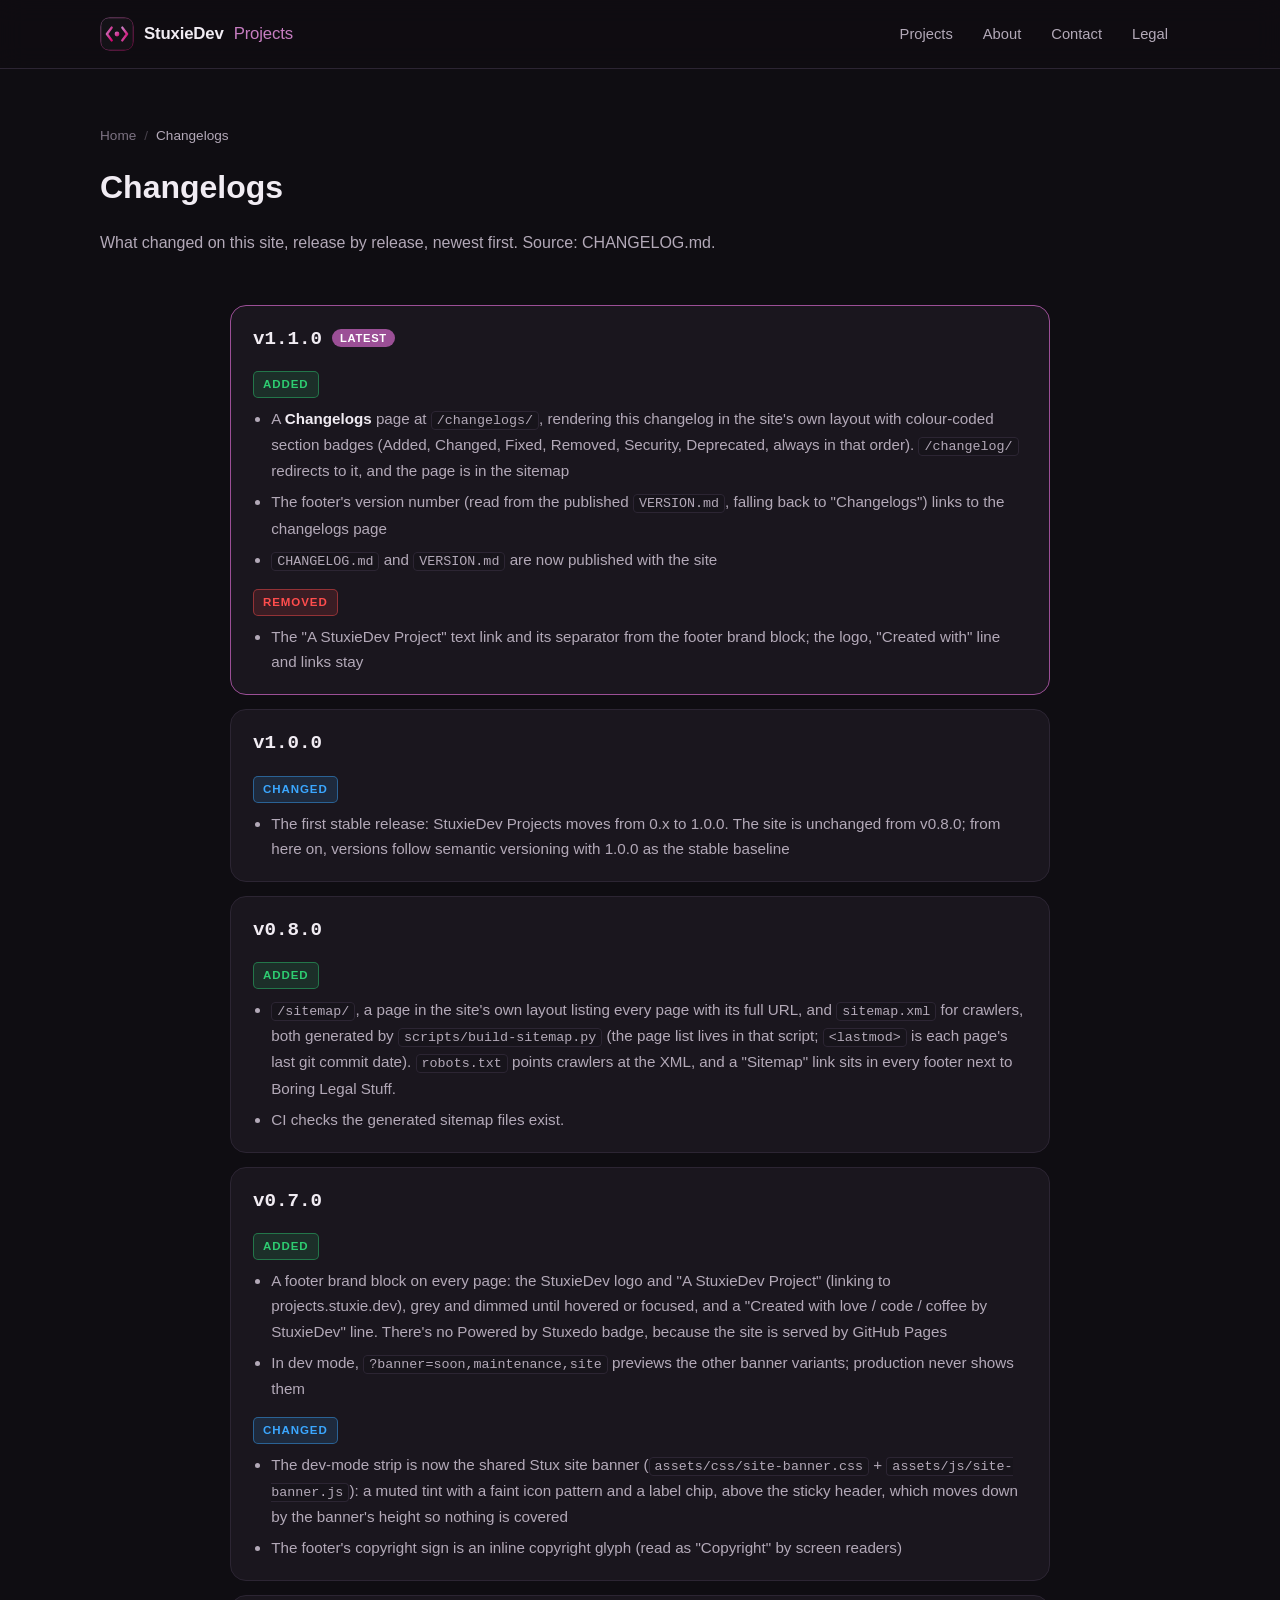
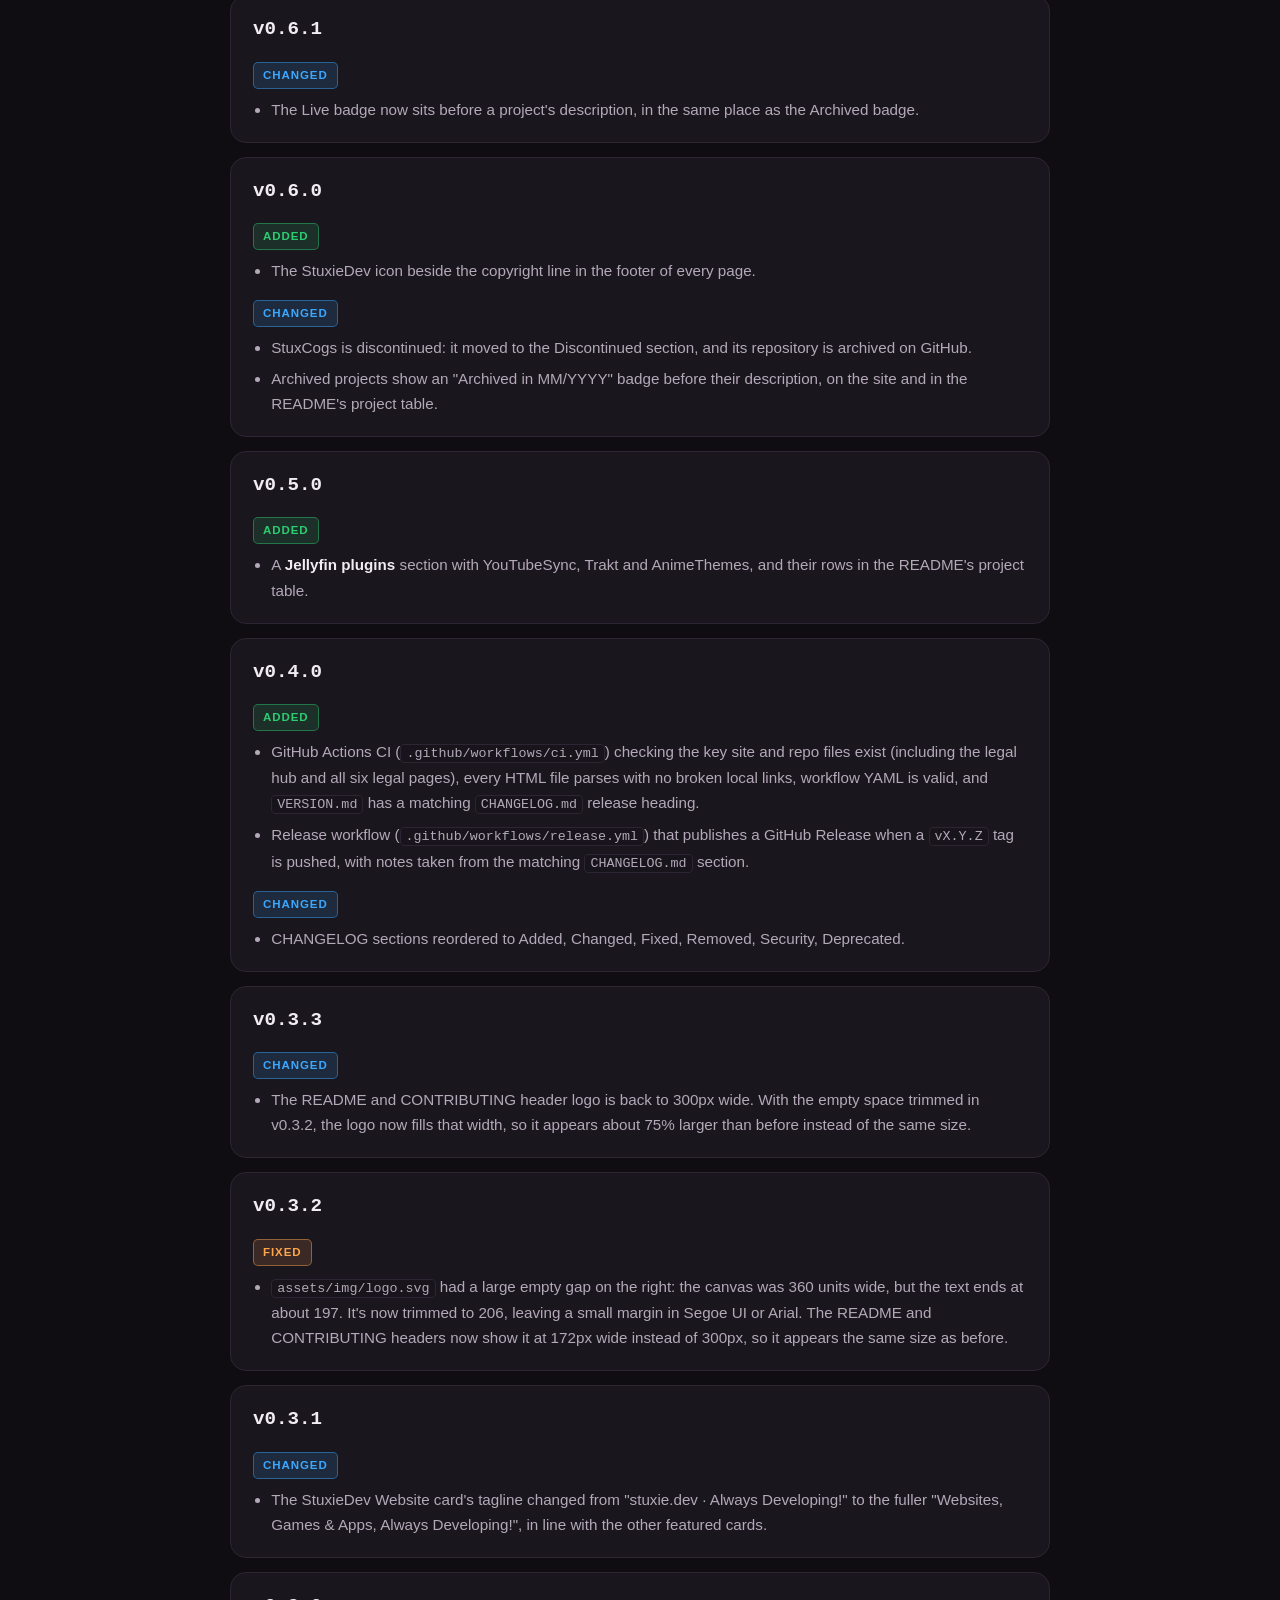
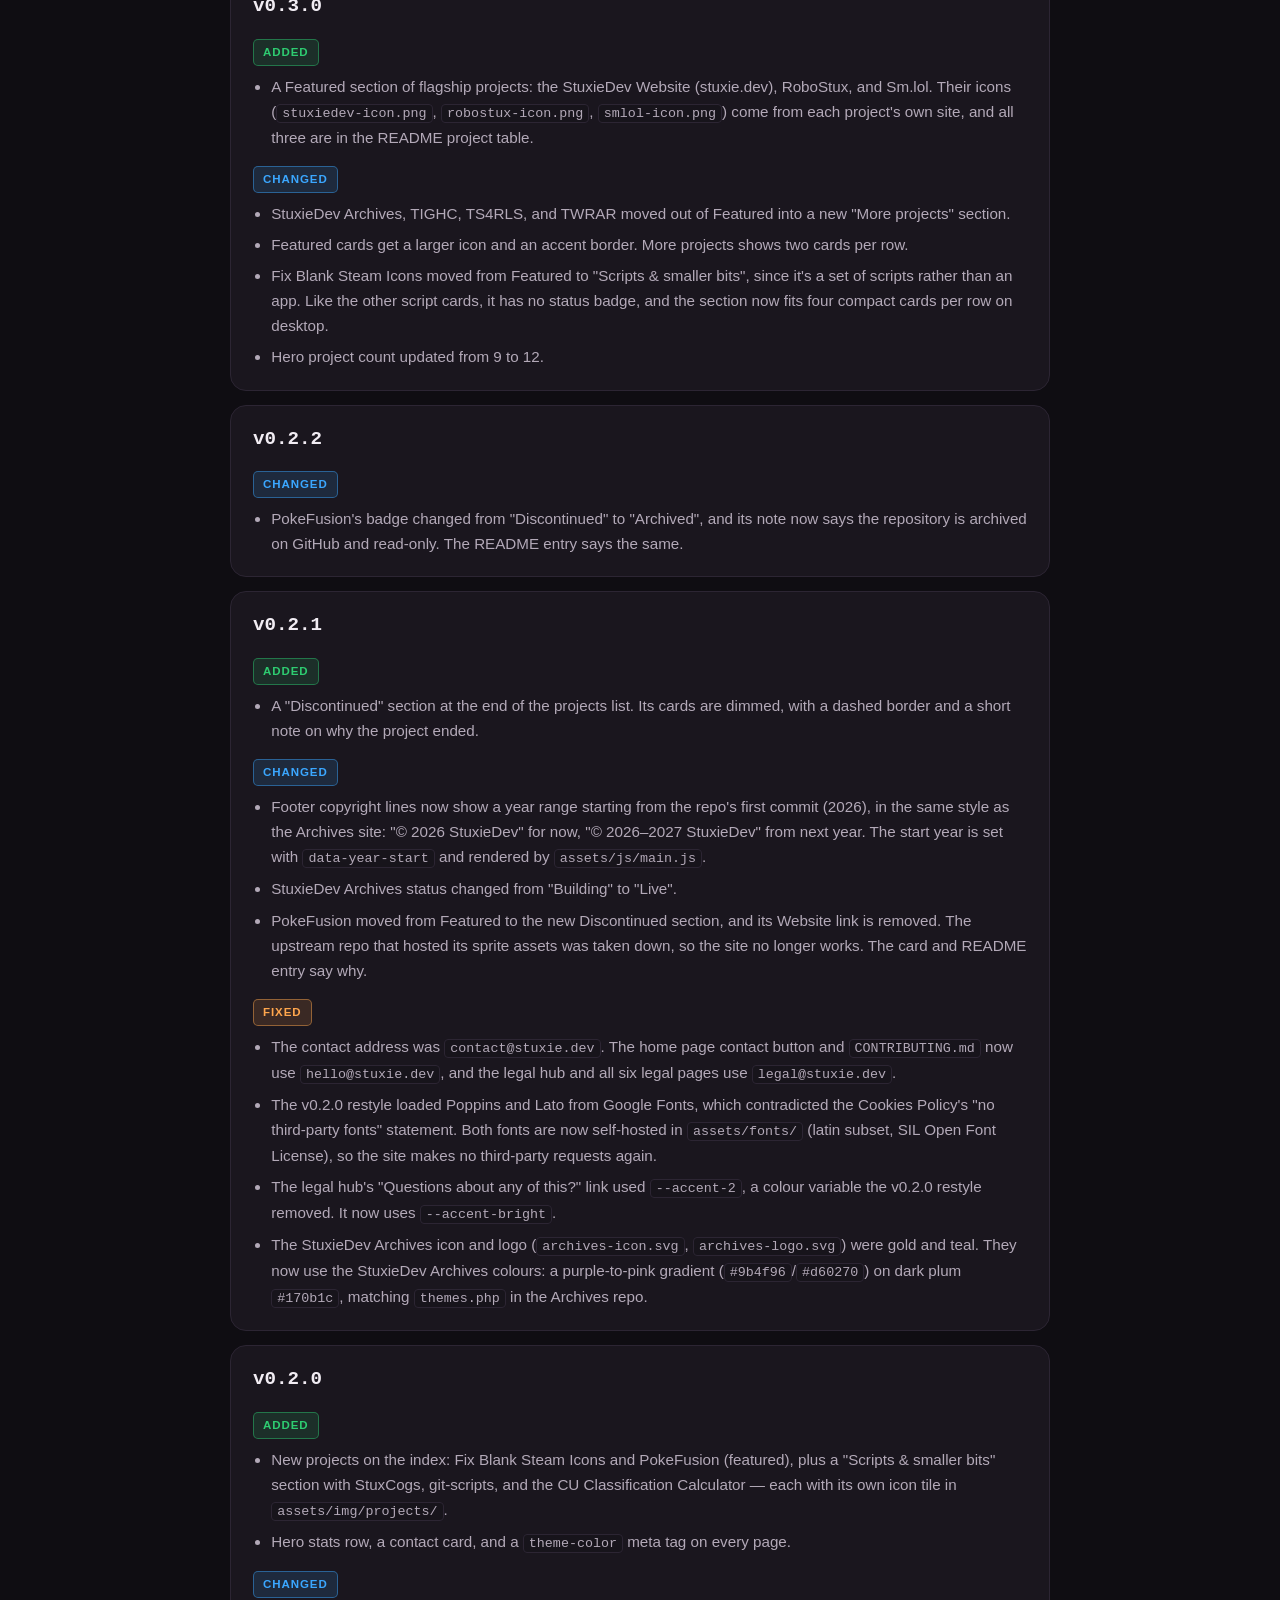
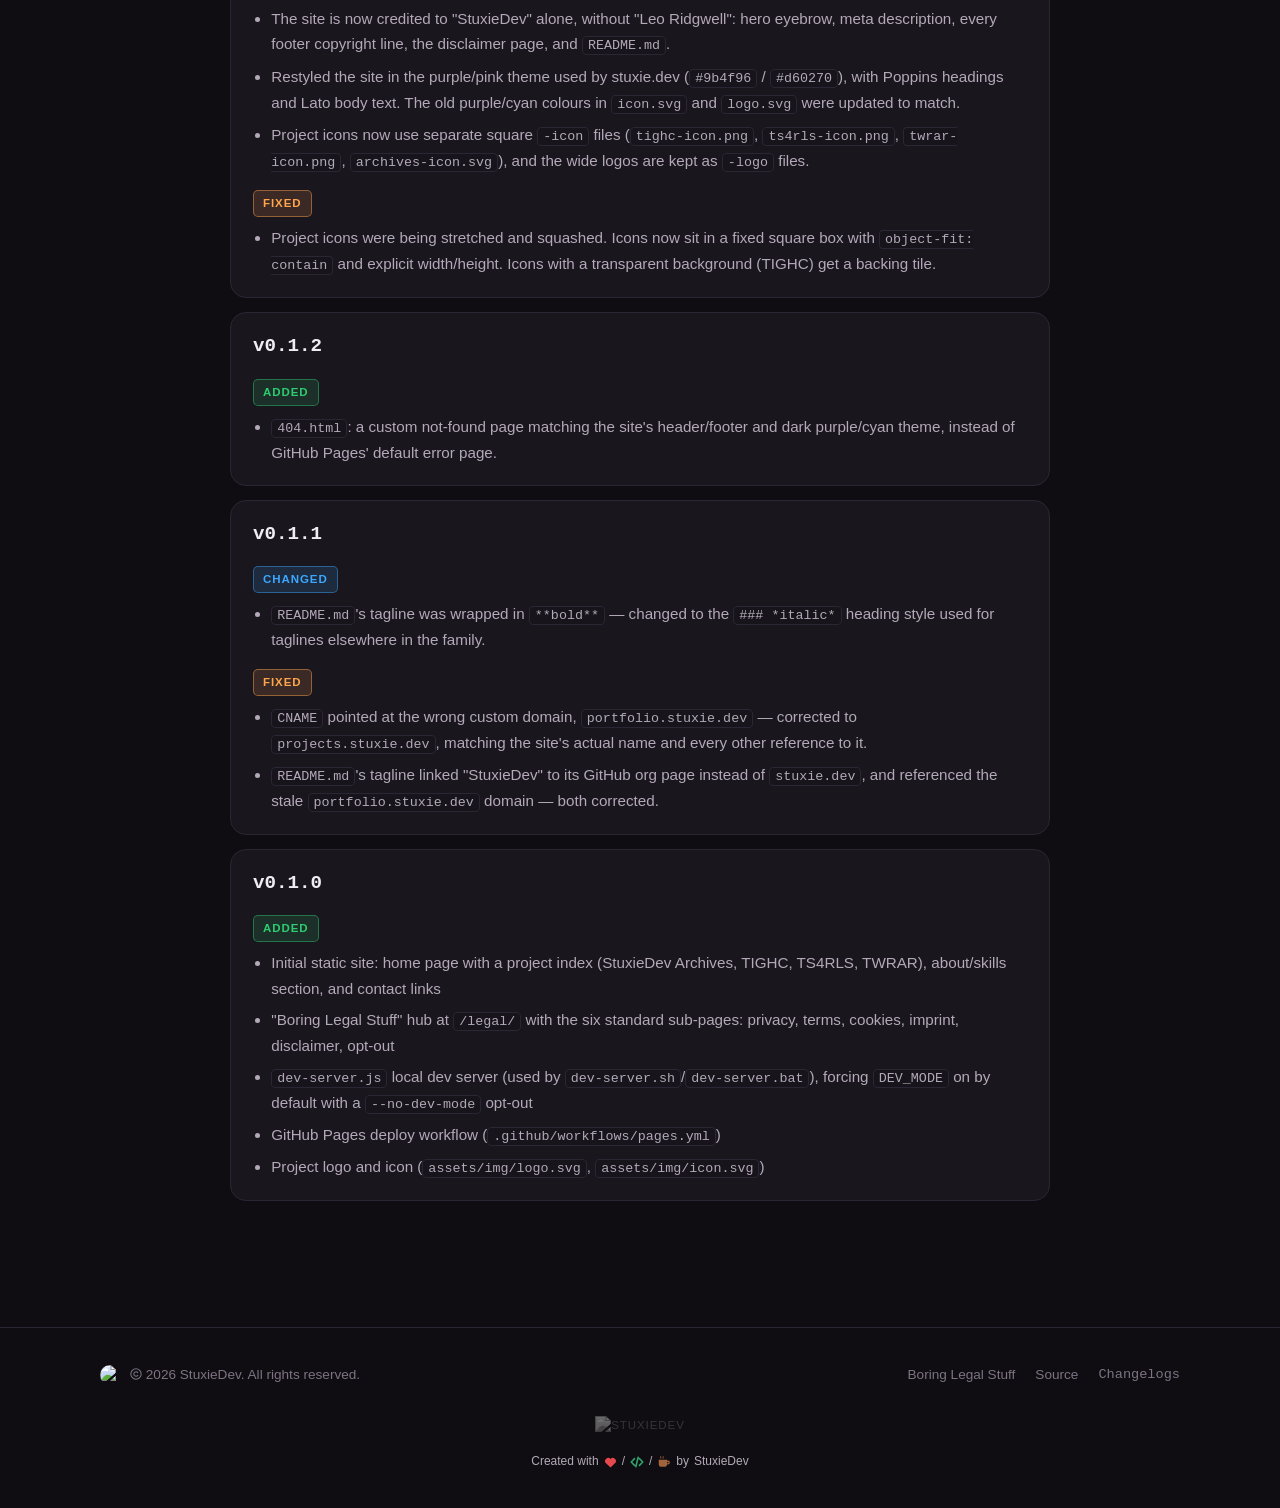
==== changelog/index.html @ ba786baf "Release v1.1.0 See CHANGELOG.md for details." ====
<!doctype html>
<html lang="en">
<head>
<meta charset="utf-8">
<meta name="viewport" content="width=device-width, initial-scale=1">
<title>Changelogs — StuxieDev Projects</title>
<link rel="canonical" href="https://projects.stuxie.dev/changelogs/">
<meta name="robots" content="noindex">
<!-- /changelog/ moved to /changelogs/; keep any #hash when redirecting. -->
<script>location.replace("/changelogs/" + location.hash);</script>
<meta http-equiv="refresh" content="0; url=/changelogs/">
<meta name="theme-color" content="#0f0d12">
<style>html{color-scheme:dark}body{margin:0;background:#0f0d12;color:#f1ecf3;font:17px/1.6 system-ui,-apple-system,"Segoe UI",Roboto,sans-serif;display:grid;place-items:center;min-height:100vh;padding:16px;text-align:center}a{color:#c77dc1}</style>
</head>
<body>
<p>The changelog has moved to <a href="/changelogs/">/changelogs/</a>.</p>
</body>
</html>
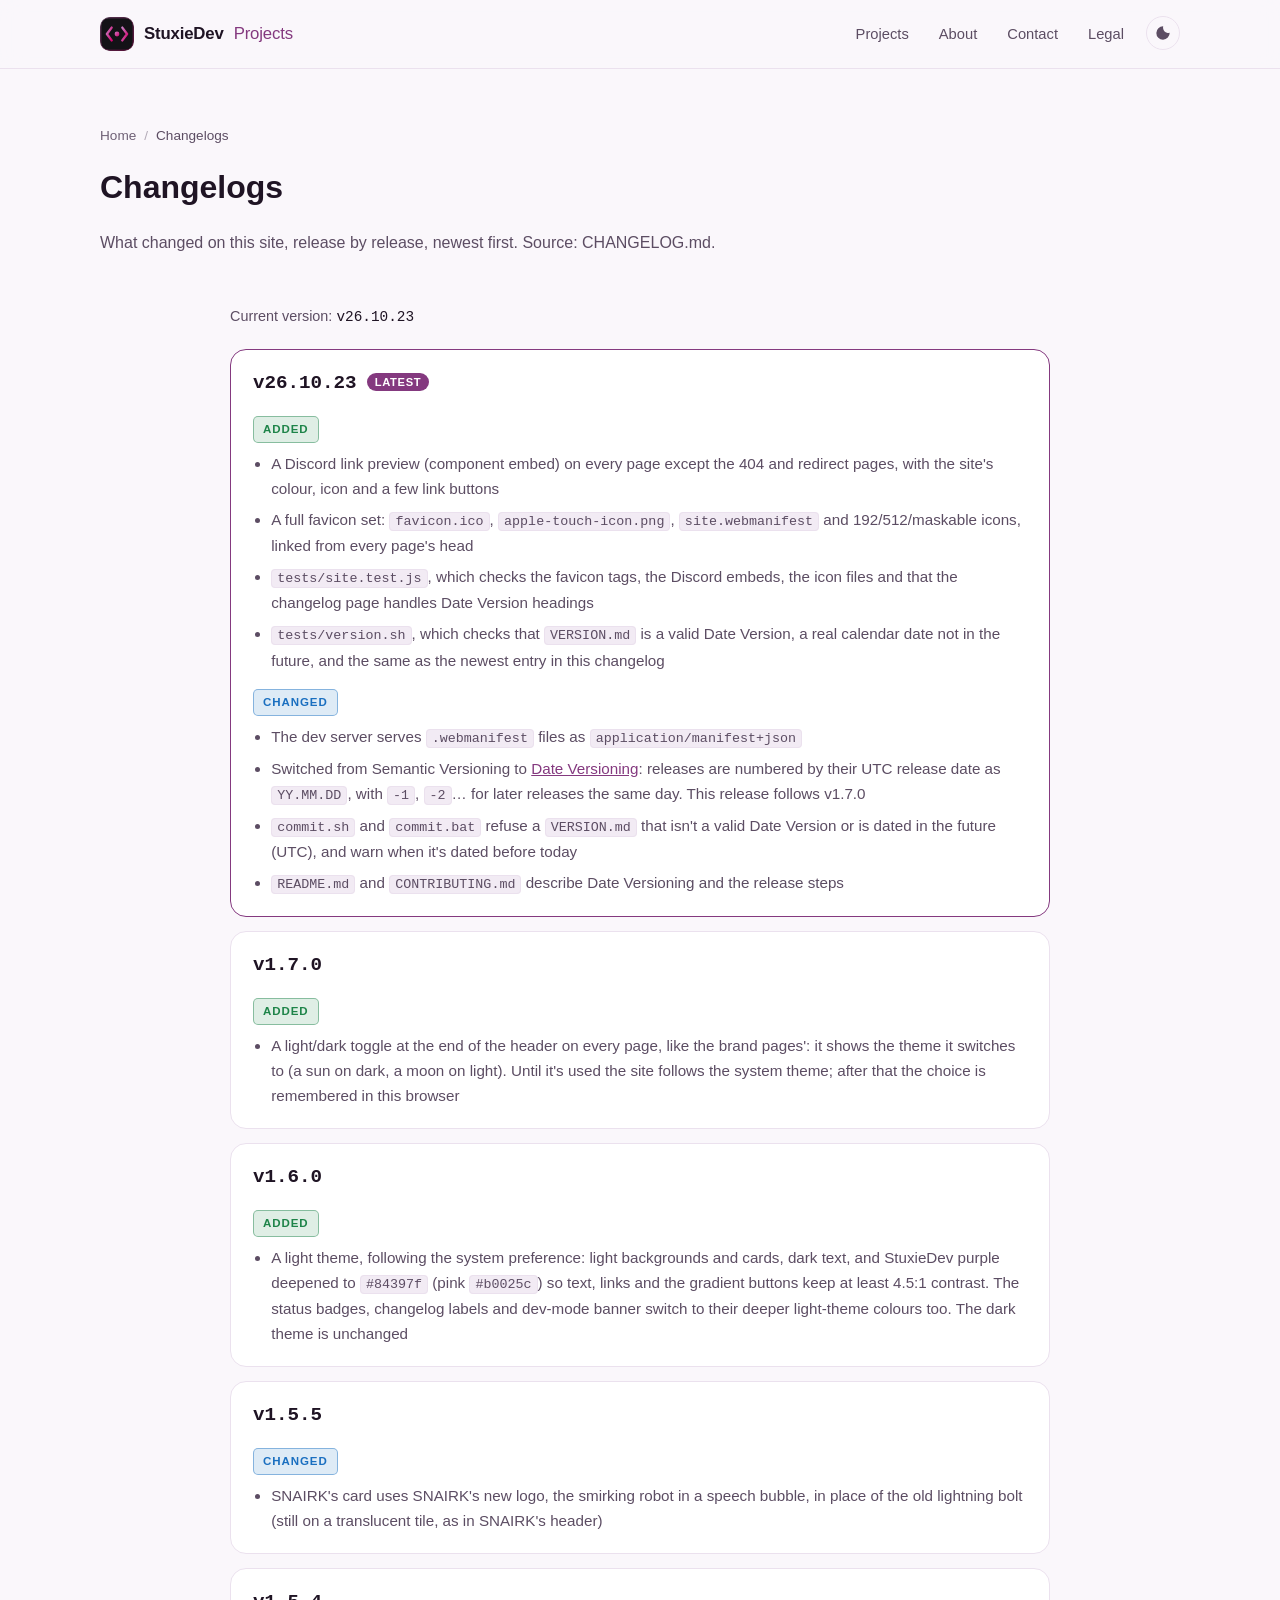
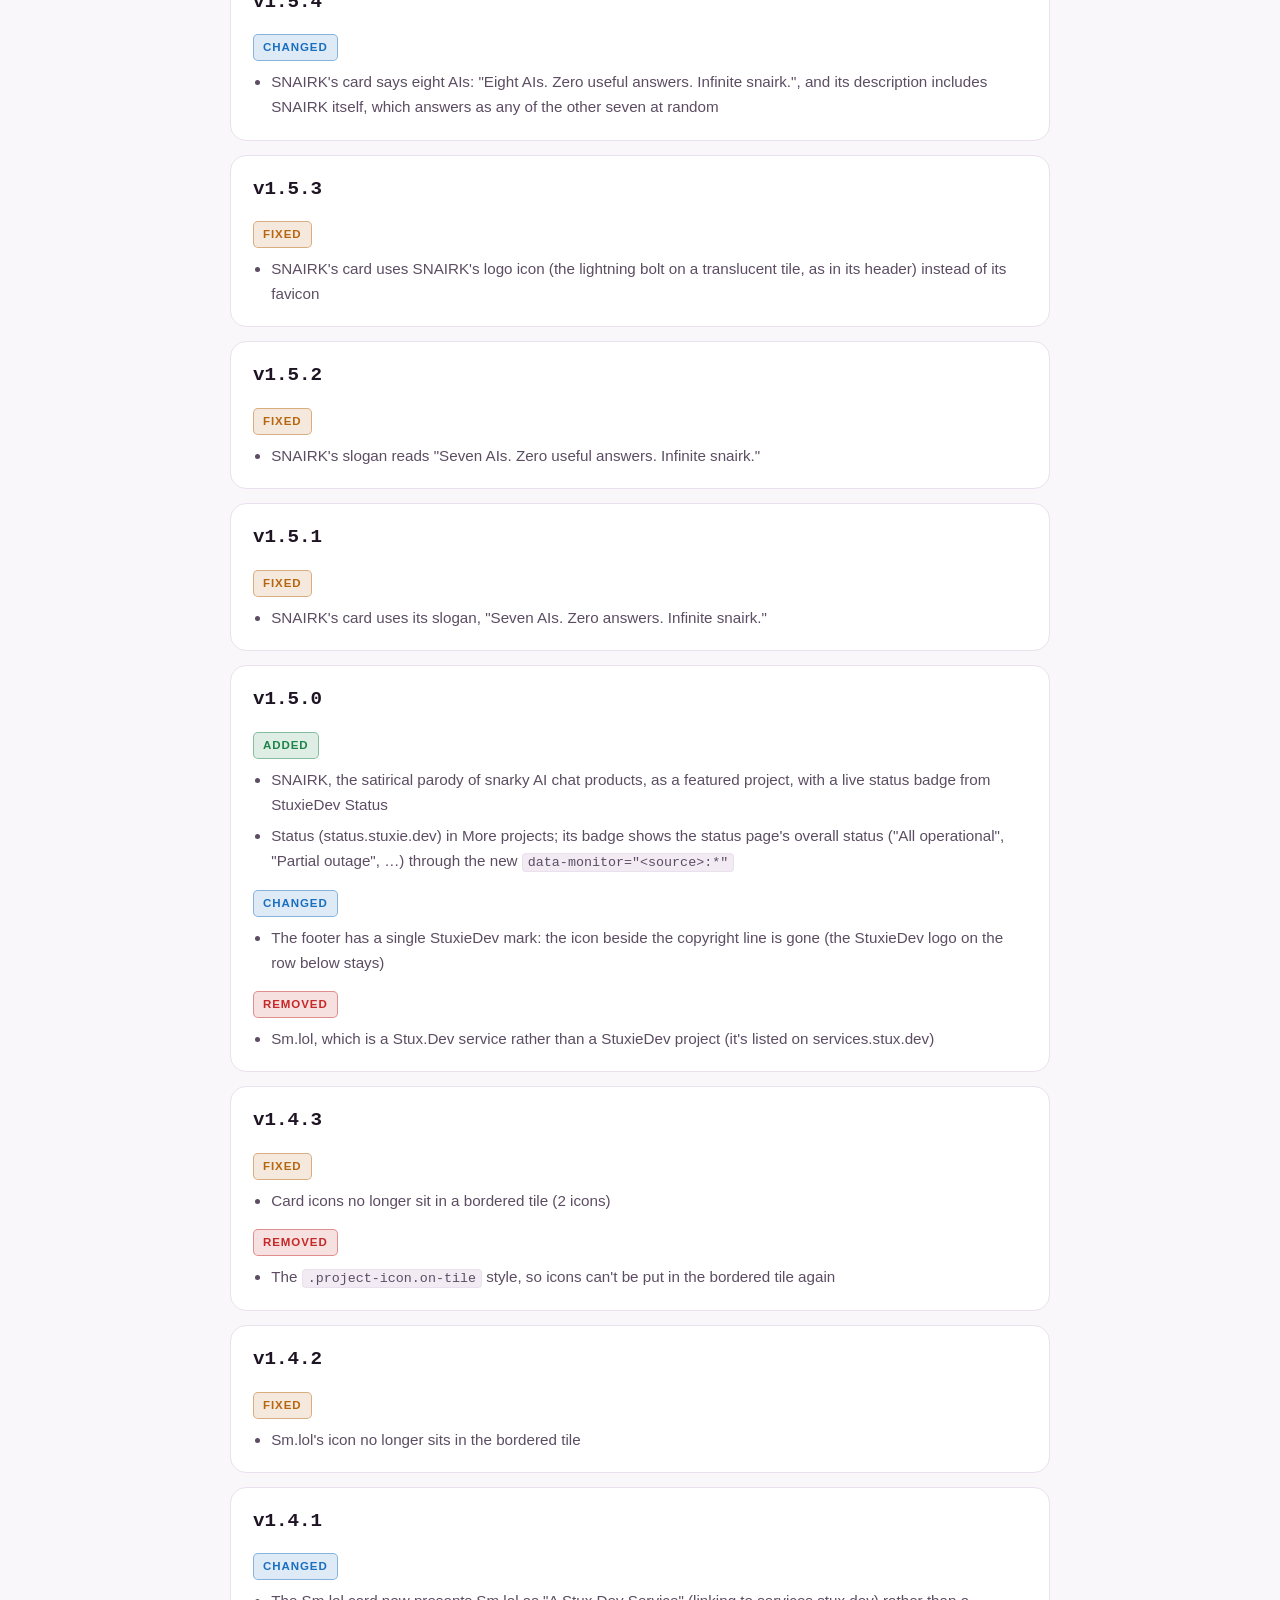
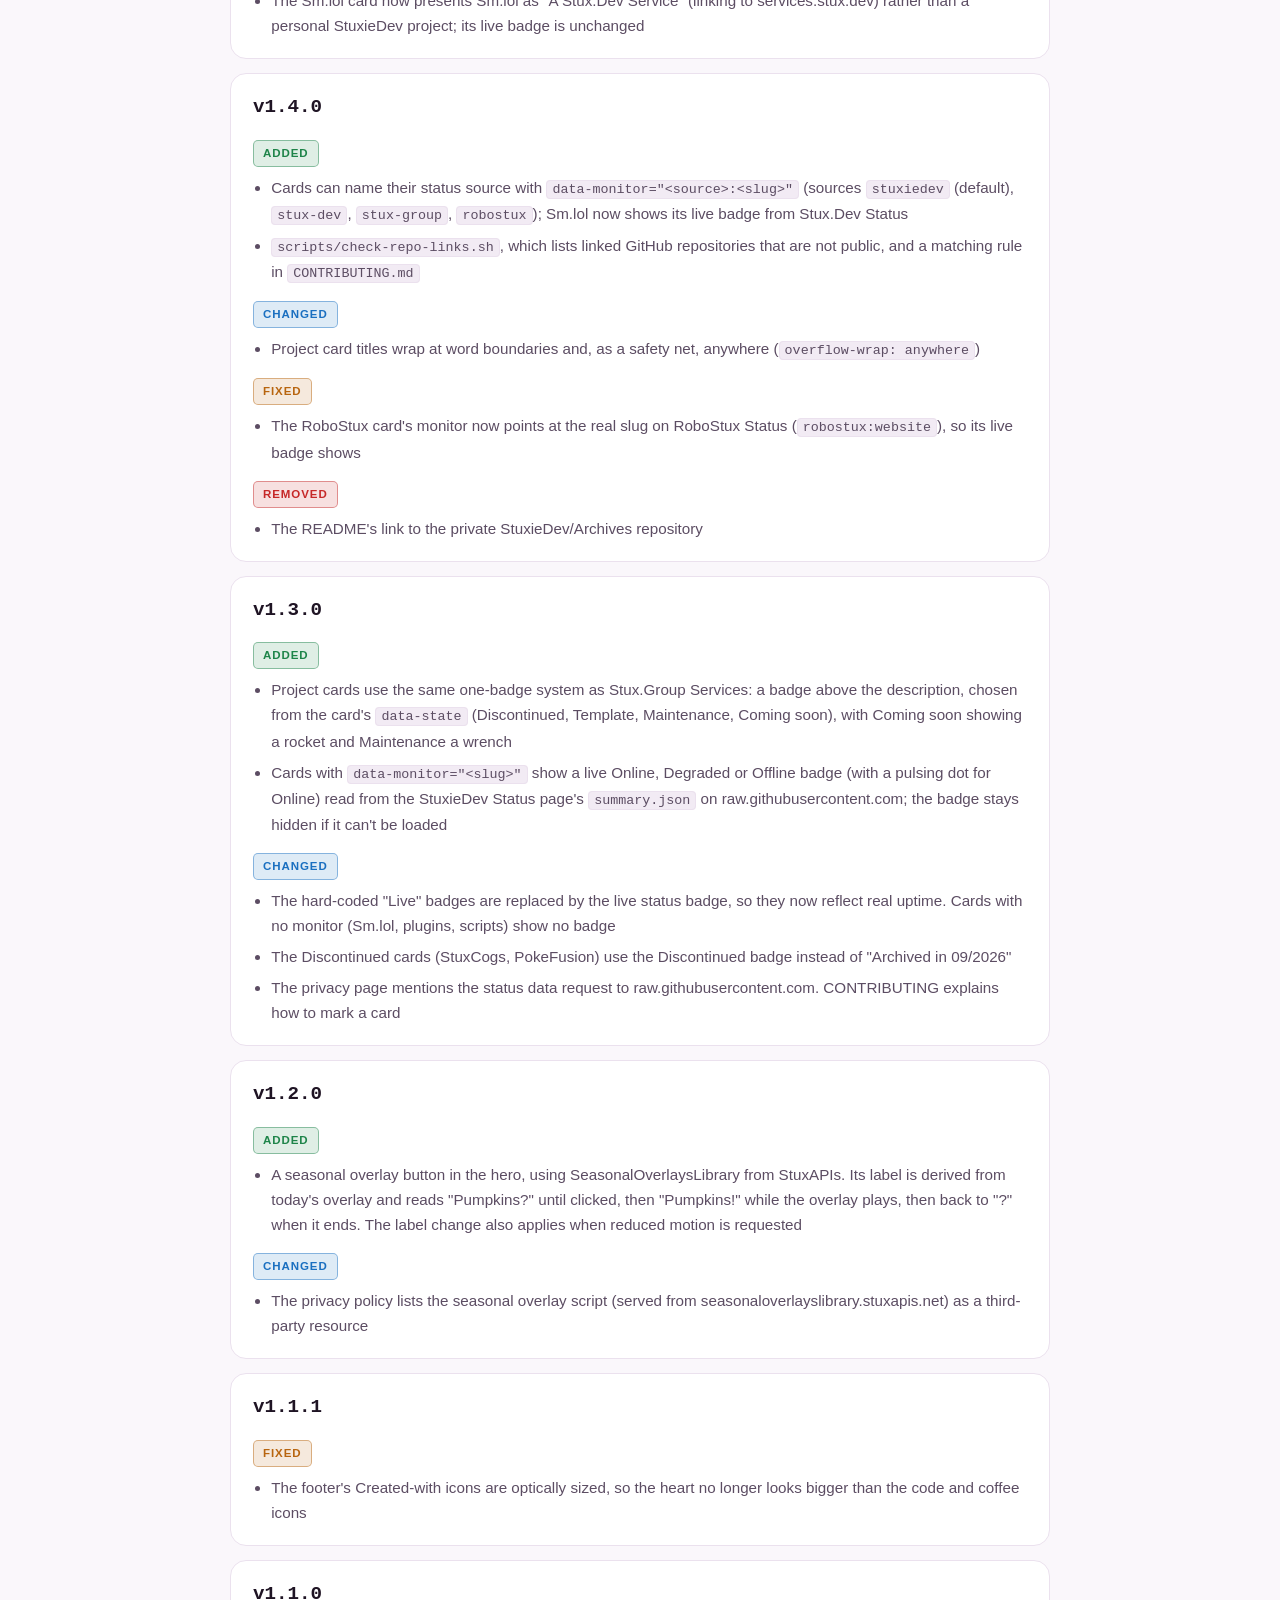
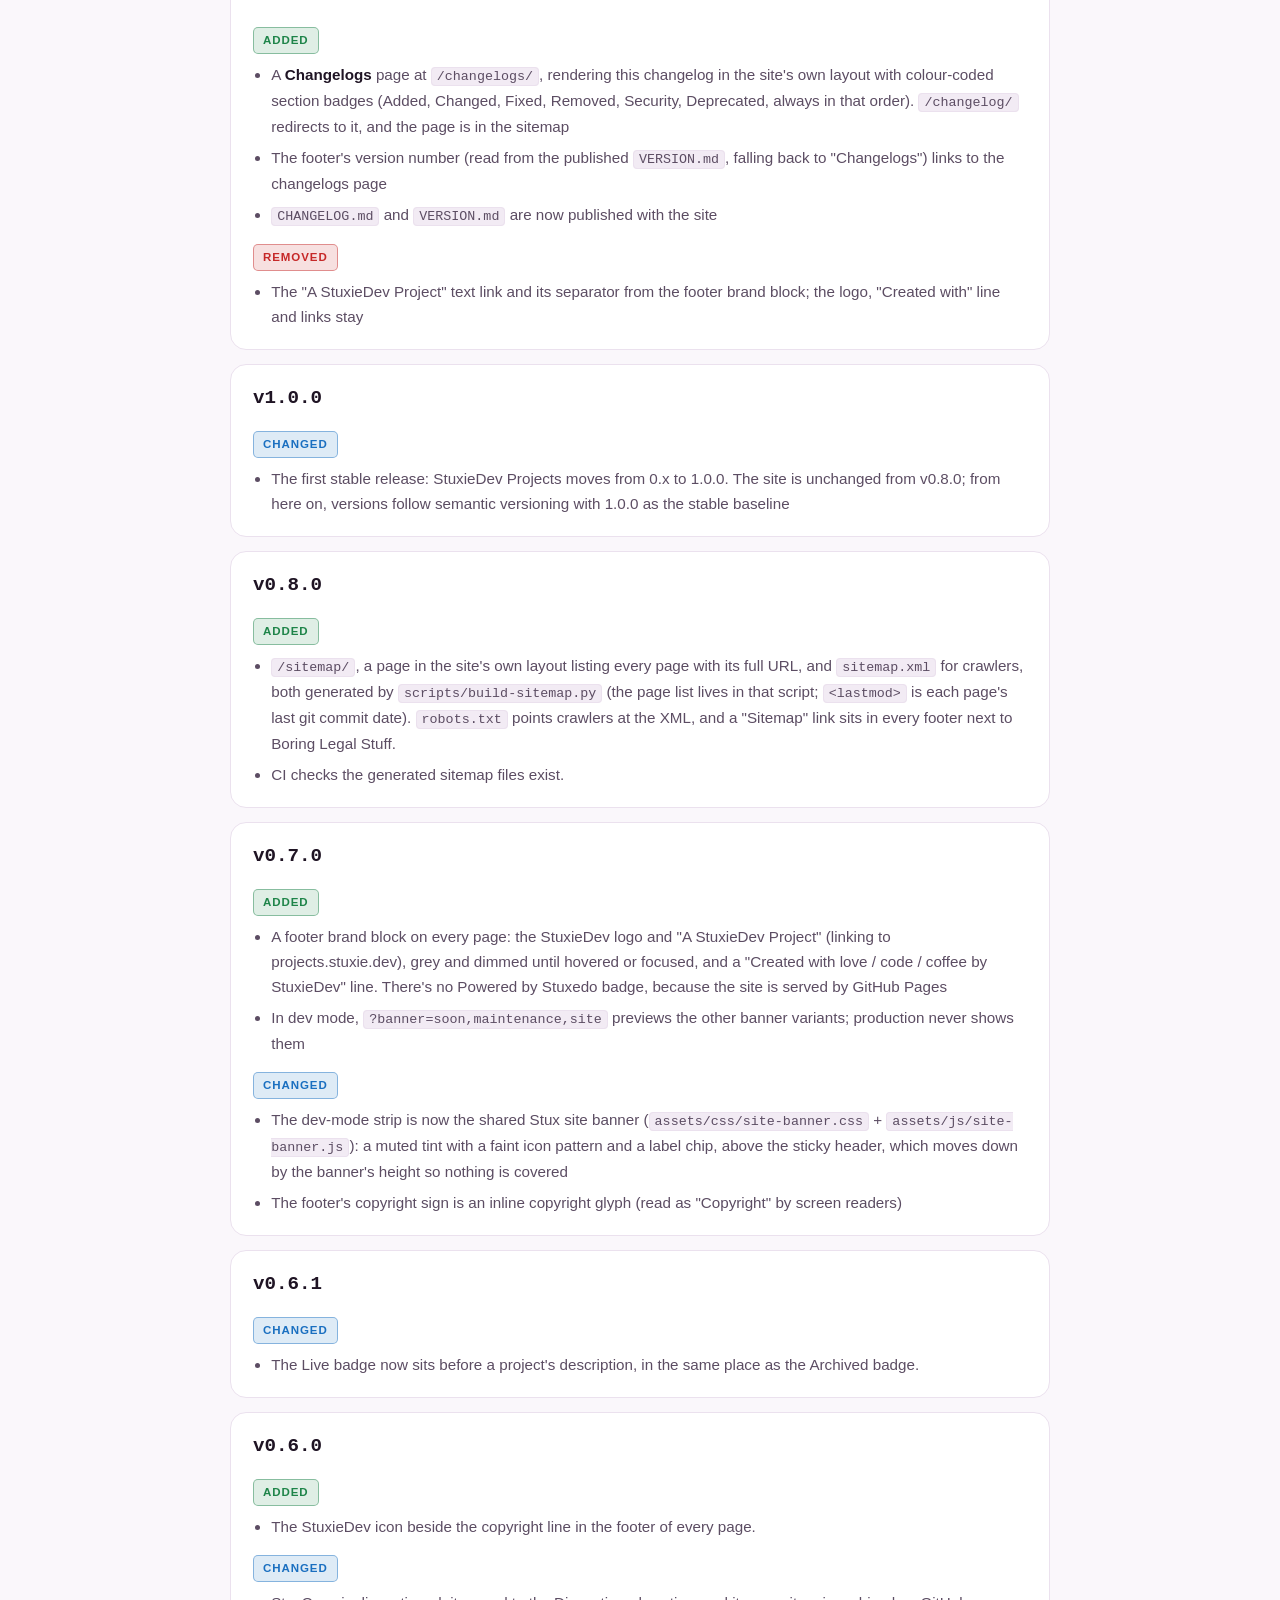
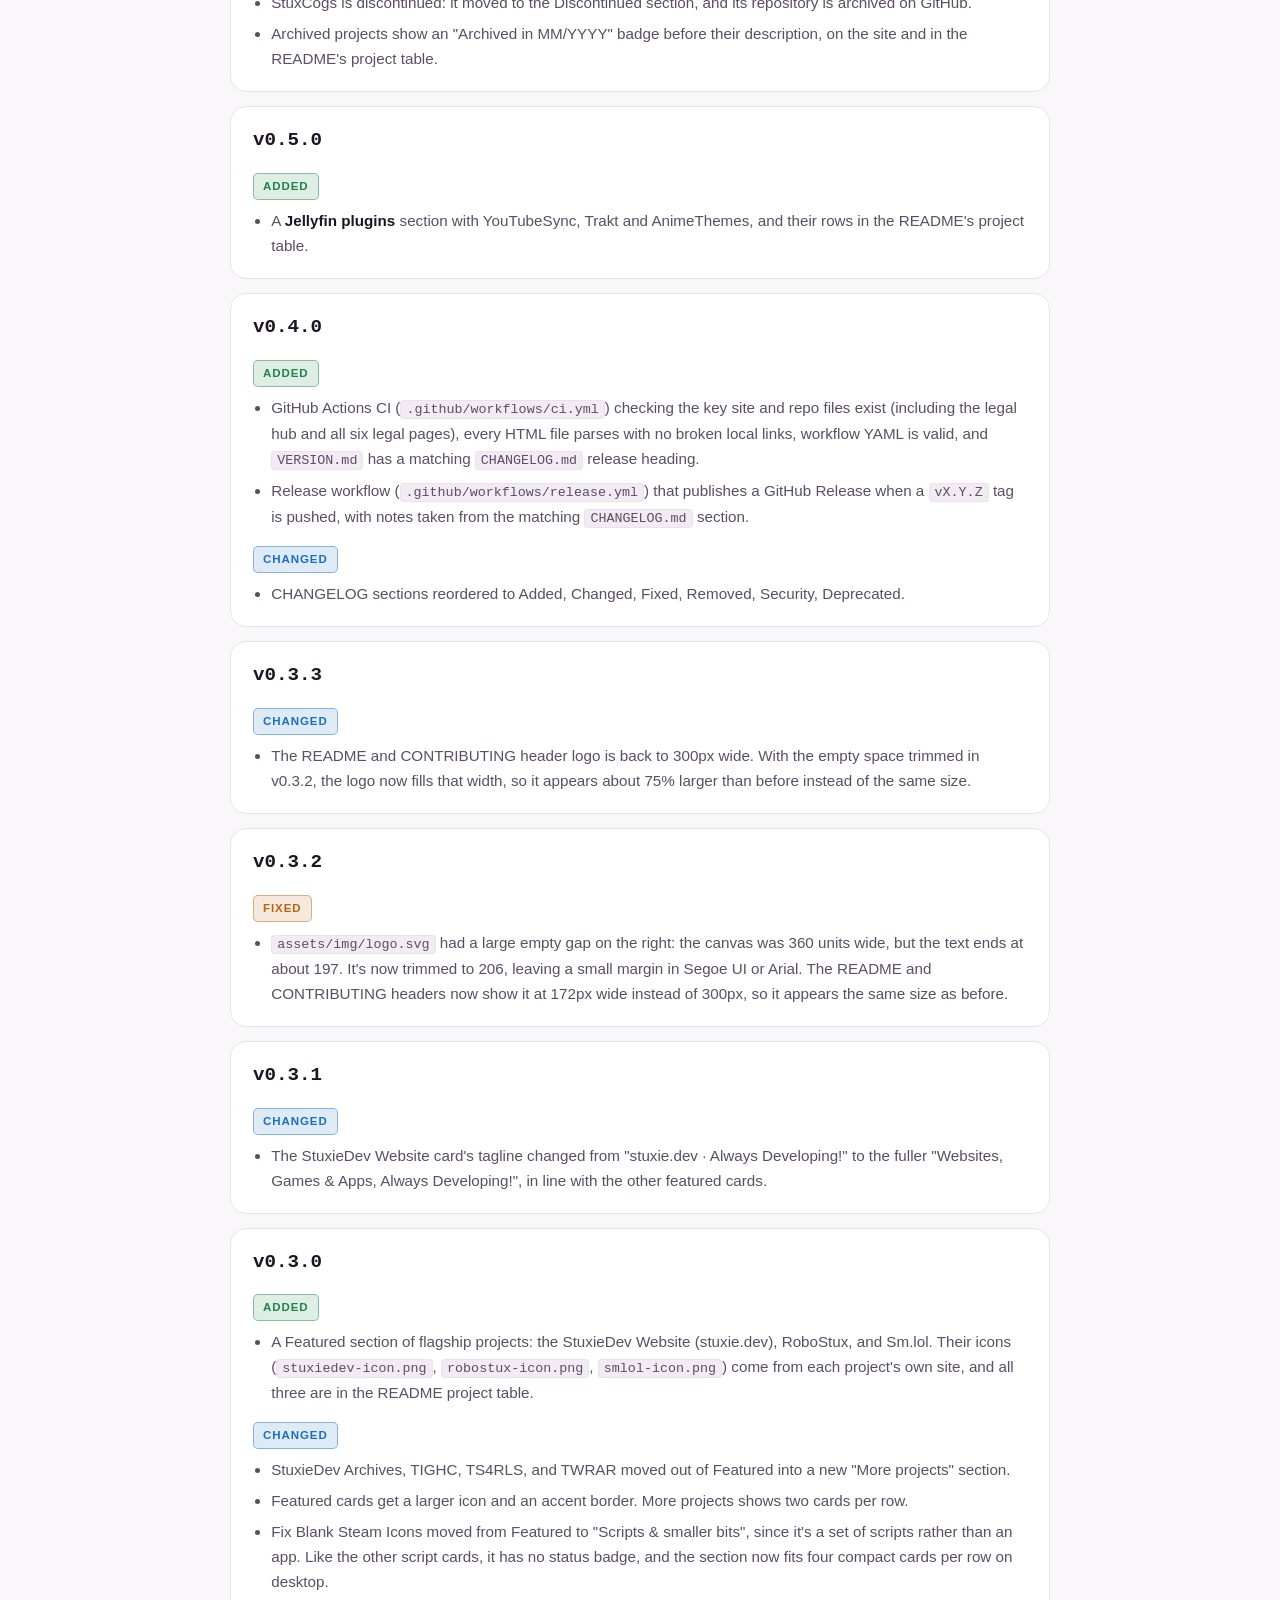
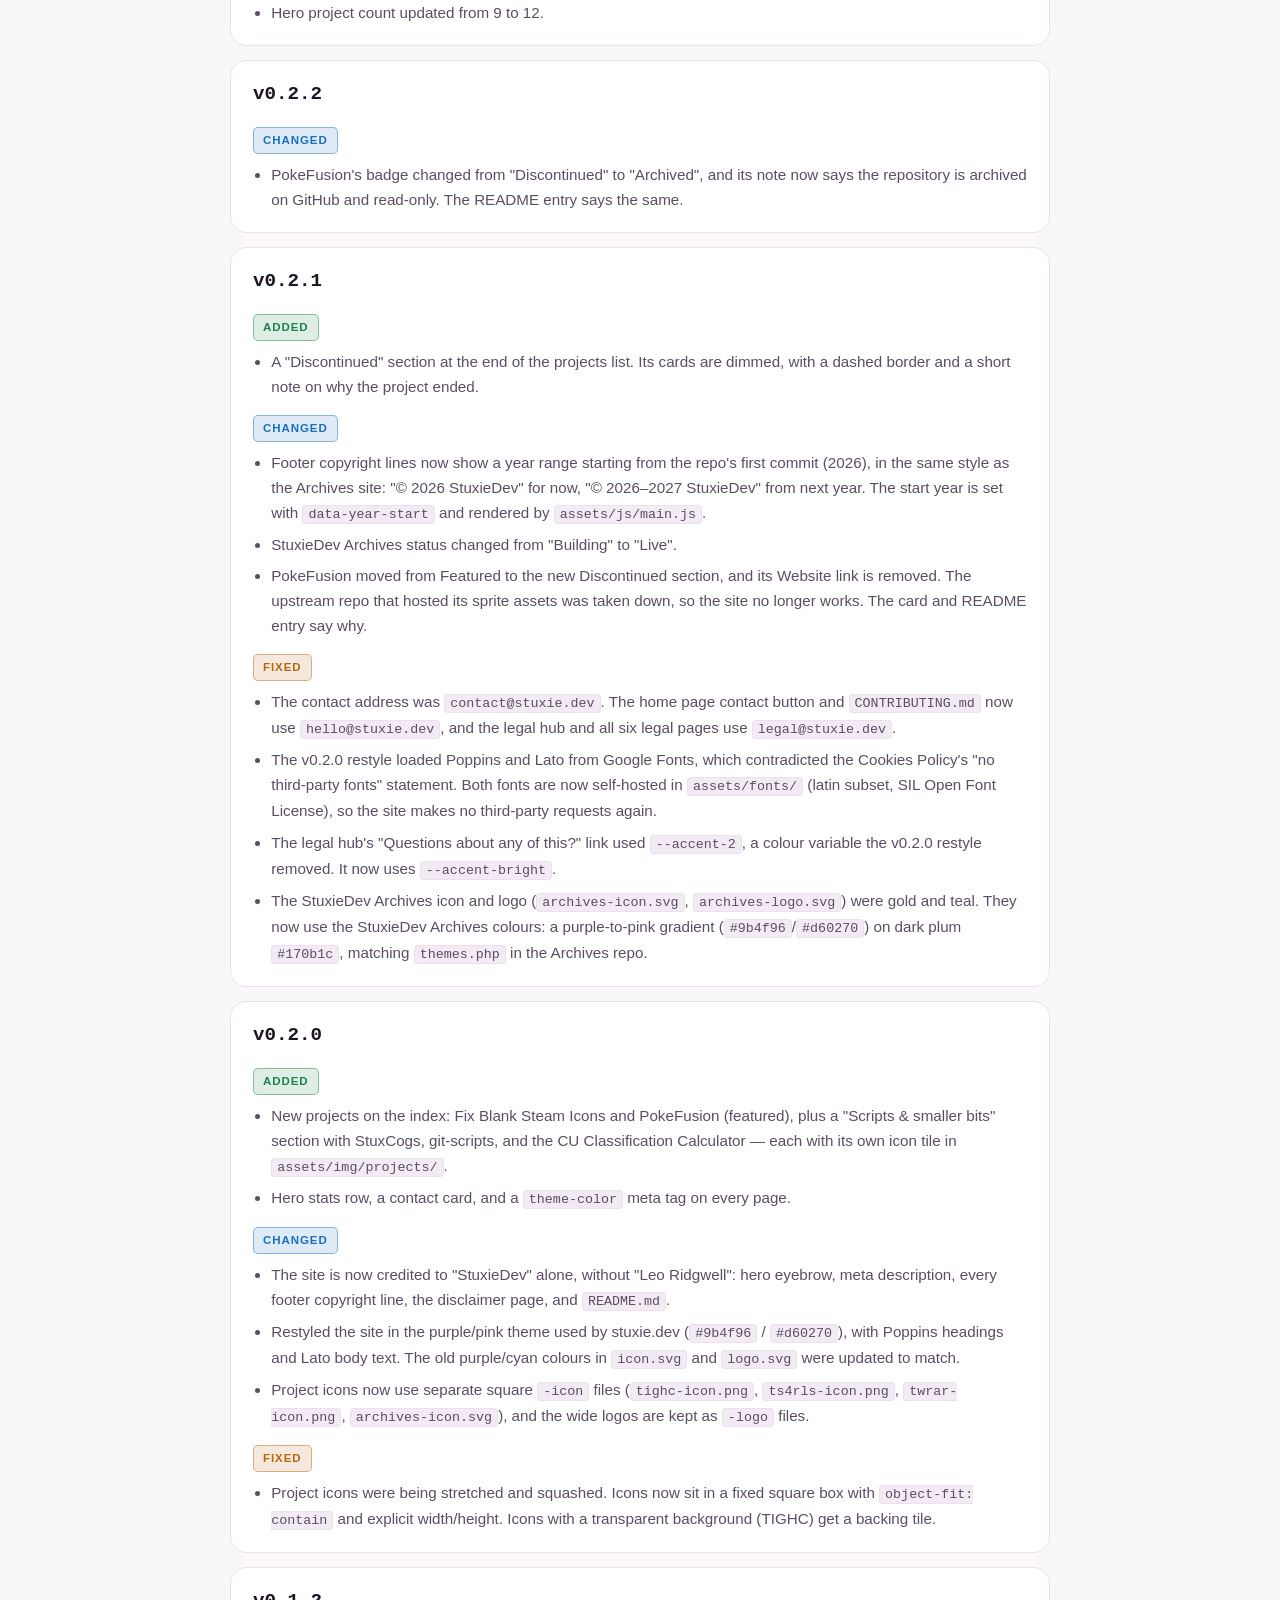
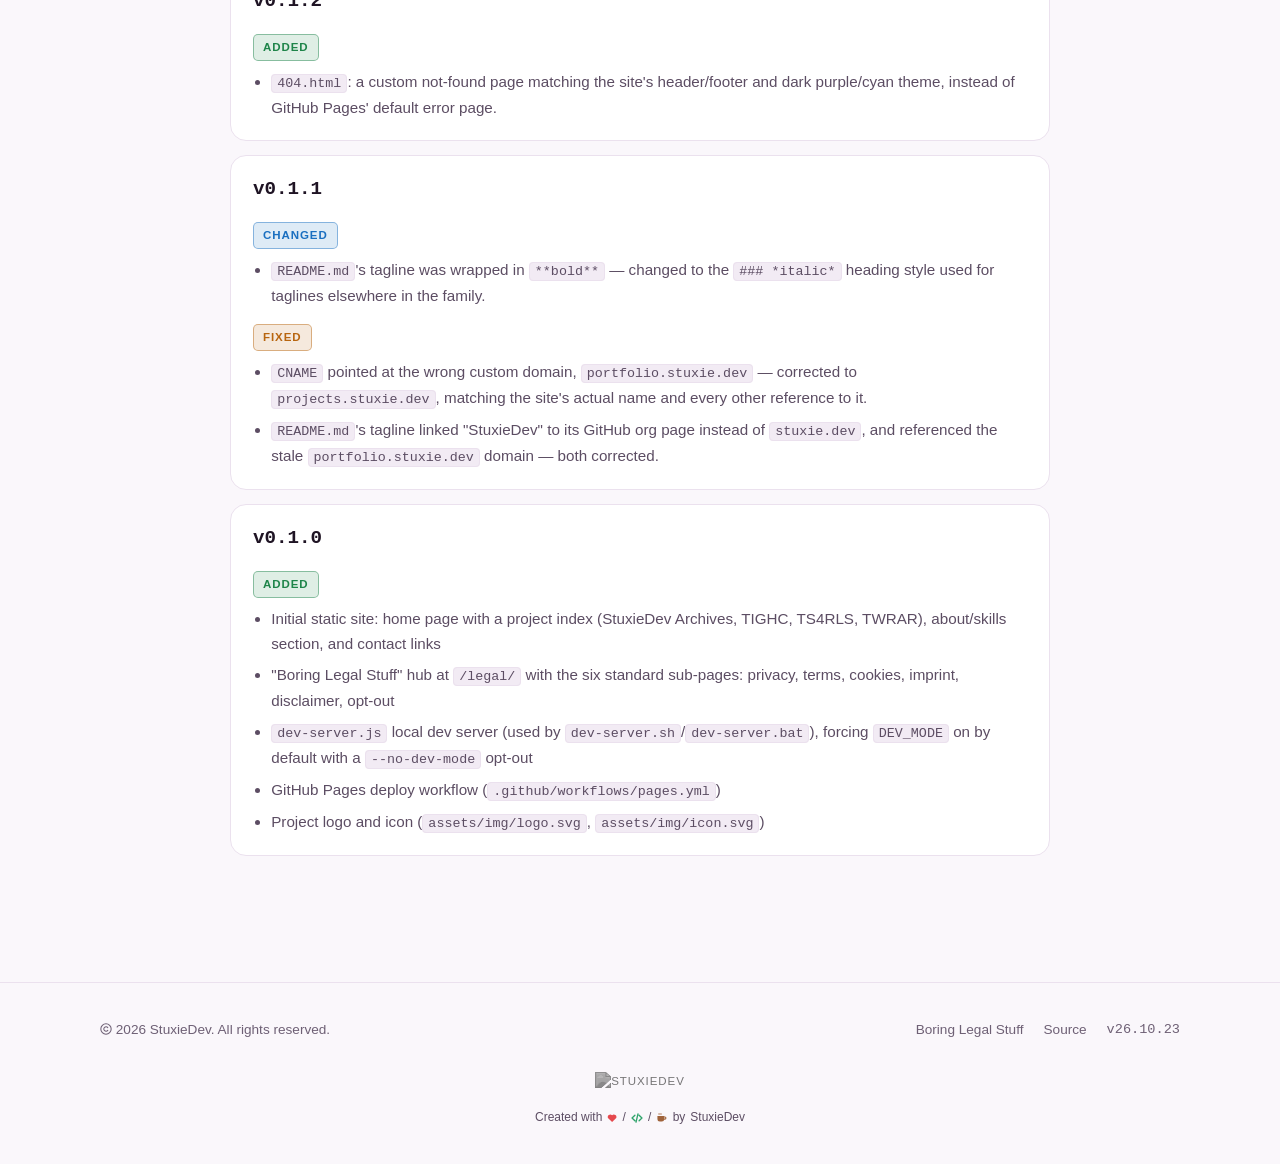
==== commit ca07e097: "Release v26.10.23 See CHANGELOG.md for details." ====
--- a/changelog/index.html
+++ b/changelog/index.html
@@ -10,6 +10,10 @@
 <script>location.replace("/changelogs/" + location.hash);</script>
 <meta http-equiv="refresh" content="0; url=/changelogs/">
 <meta name="theme-color" content="#0f0d12">
+  <link rel="icon" href="/favicon.ico" sizes="48x48">
+  <link rel="icon" type="image/png" sizes="512x512" href="/assets/img/icon-512.png">
+  <link rel="apple-touch-icon" href="/apple-touch-icon.png">
+  <link rel="manifest" href="/site.webmanifest">
 <style>html{color-scheme:dark}body{margin:0;background:#0f0d12;color:#f1ecf3;font:17px/1.6 system-ui,-apple-system,"Segoe UI",Roboto,sans-serif;display:grid;place-items:center;min-height:100vh;padding:16px;text-align:center}a{color:#c77dc1}</style>
 </head>
 <body>
